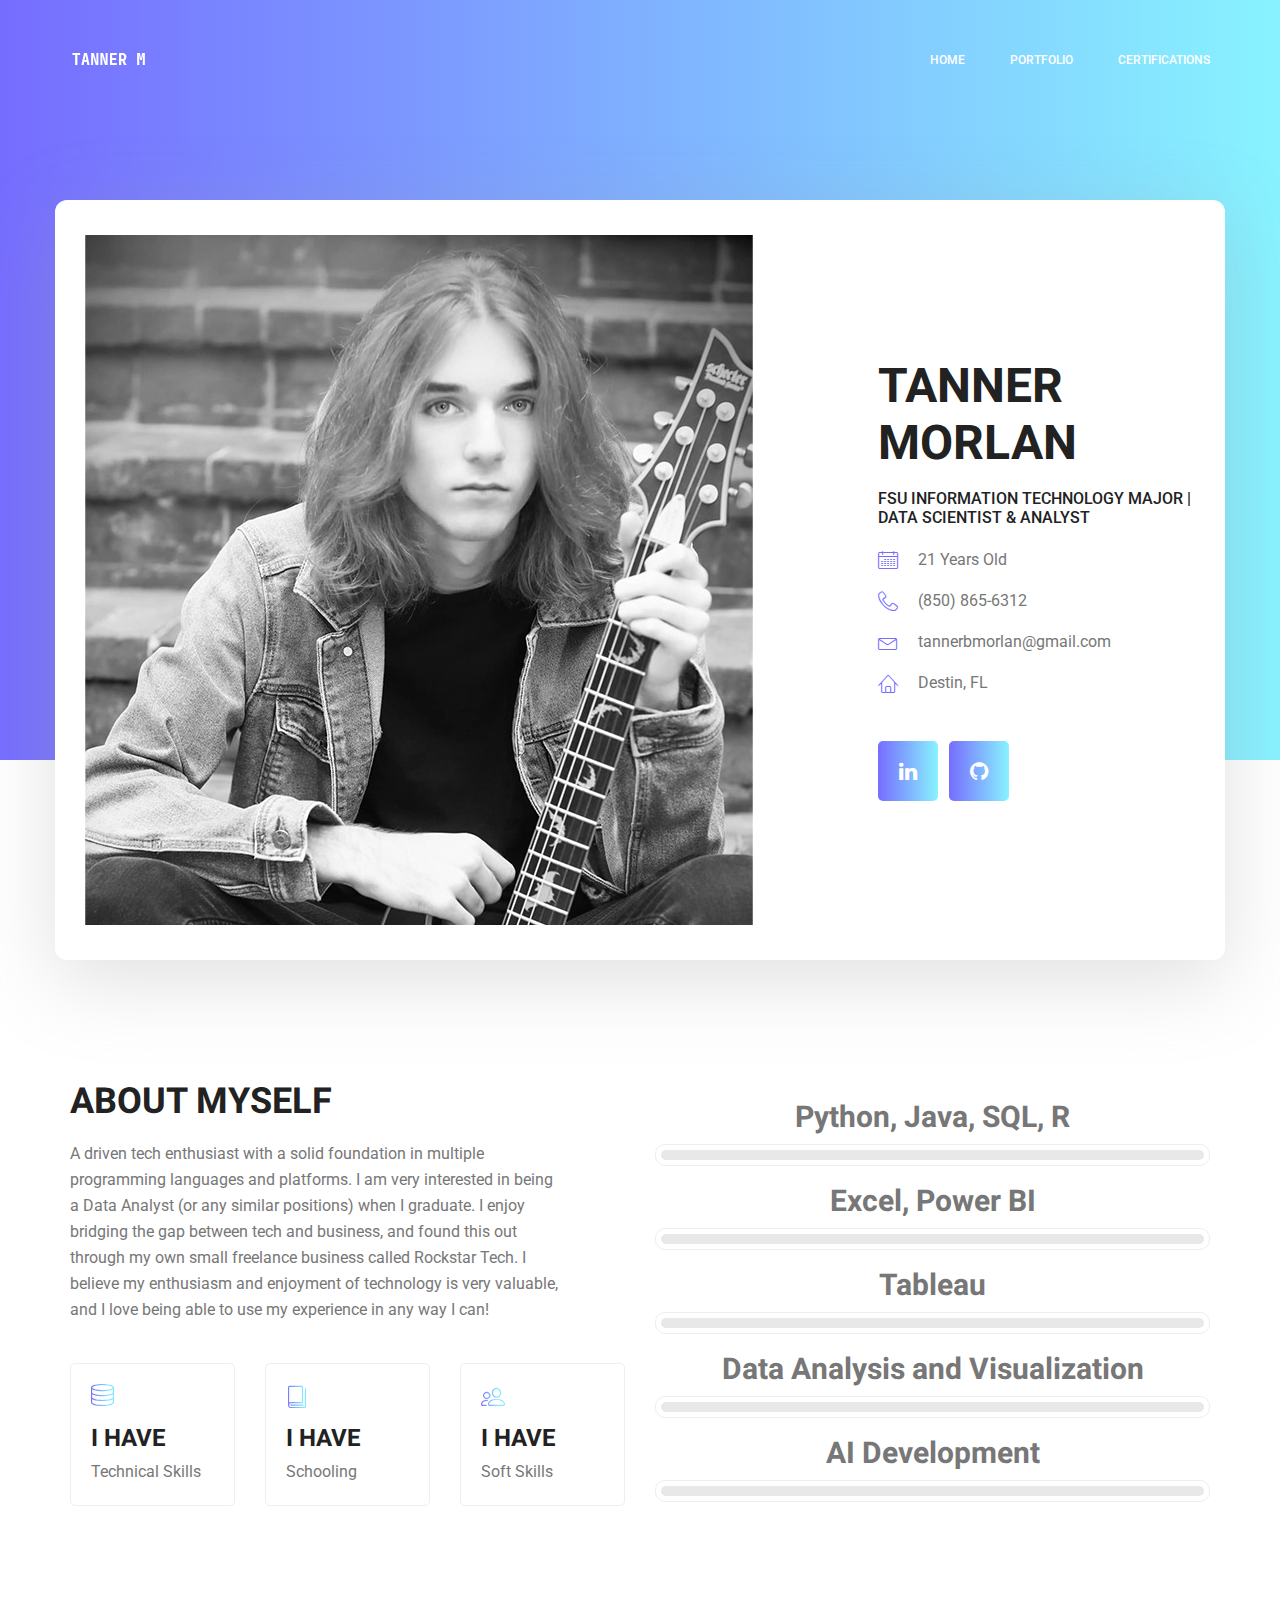
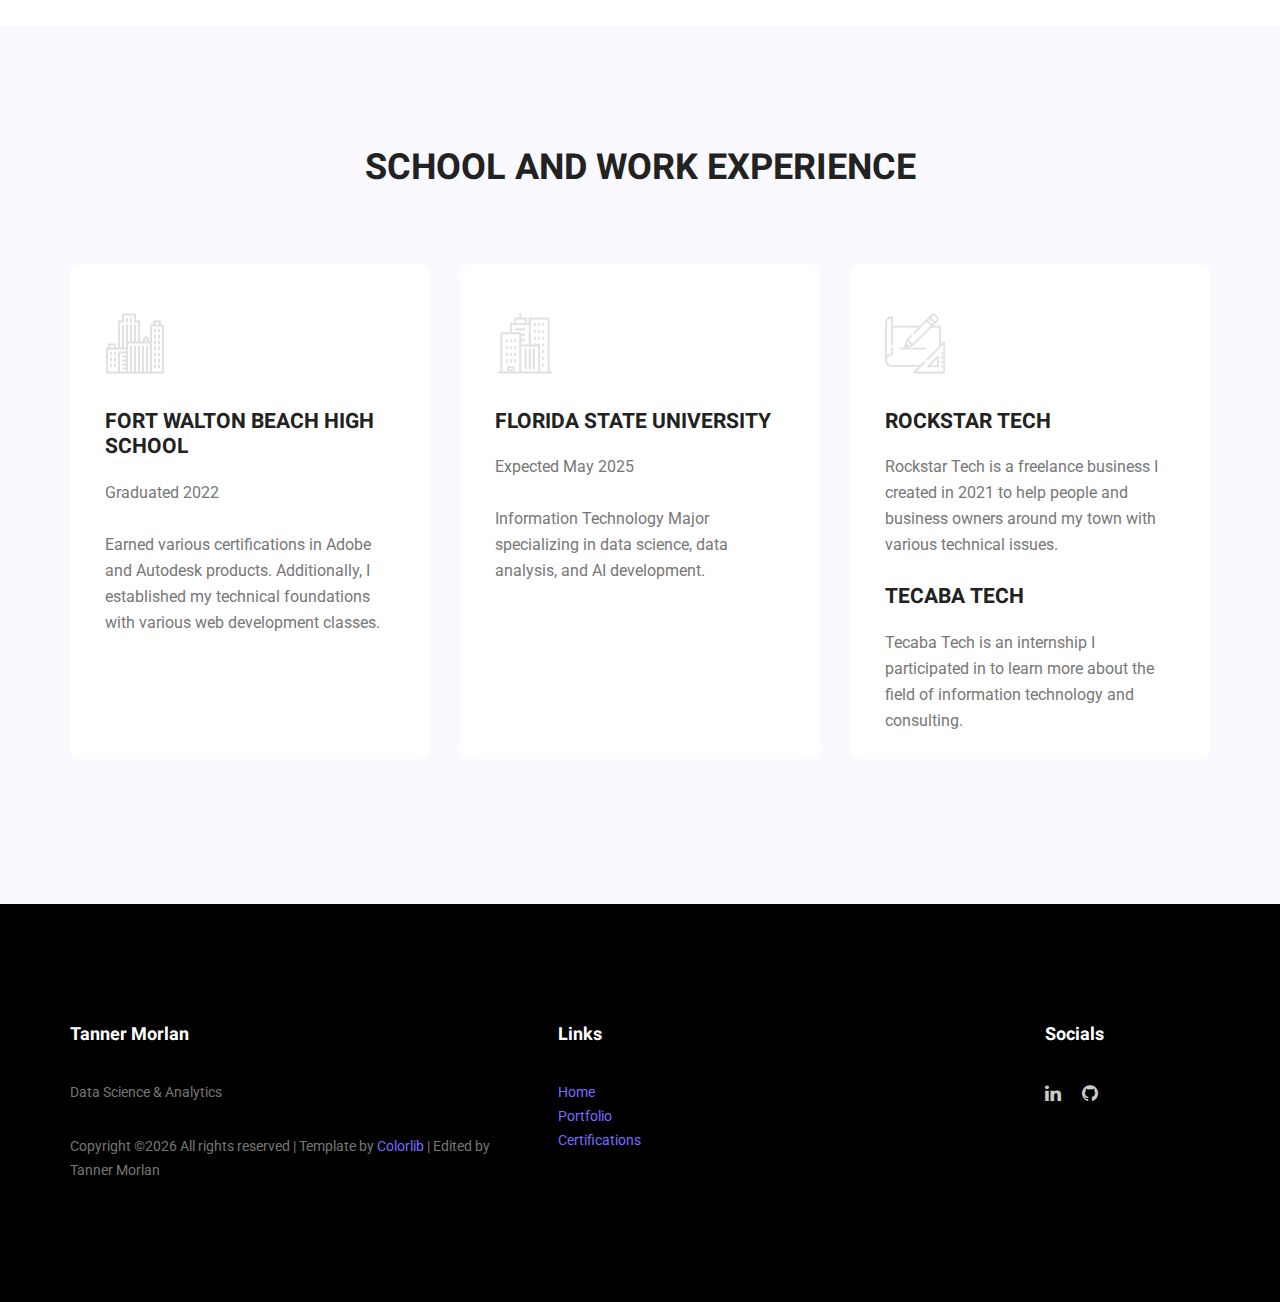
==== index.html @ 852d85ae "initial commit" ====
<!doctype html>
<html lang="en">
    <head>
        <!-- Required meta tags -->
        <meta charset="utf-8">
        <meta name="viewport" content="width=device-width, initial-scale=1, shrink-to-fit=no">
        <link rel="icon" href="img/favicon.png" type="image/png">
        <title>Tanner Morlan</title>
        <!-- Bootstrap CSS -->
        <link rel="stylesheet" href="css/bootstrap.css">
        <link rel="stylesheet" href="vendors/linericon/style.css">
        <link rel="stylesheet" href="css/font-awesome.min.css">
        <link rel="stylesheet" href="vendors/owl-carousel/owl.carousel.min.css">
        <link rel="stylesheet" href="vendors/lightbox/simpleLightbox.css">
        <link rel="stylesheet" href="vendors/nice-select/css/nice-select.css">
        <link rel="stylesheet" href="vendors/animate-css/animate.css">
        <link rel="stylesheet" href="vendors/popup/magnific-popup.css">
        <link rel="stylesheet" href="vendors/flaticon/flaticon.css">
        <!-- main css -->
        <link rel="stylesheet" href="css/style.css">
        <link rel="stylesheet" href="css/responsive.css">
    </head>
    <body>
        
        <!--================Header Menu Area =================-->
        <header class="header_area">
            <div class="main_menu">
            	<nav class="navbar navbar-expand-lg navbar-light">
					<div class="container box_1620">
						<!-- Brand and toggle get grouped for better mobile display -->
						<a class="navbar-brand logo_h" href="index.html"><img src="img/logo.png"></a>
						<button class="navbar-toggler" type="button" data-toggle="collapse" data-target="#navbarSupportedContent" aria-controls="navbarSupportedContent" aria-expanded="false" aria-label="Toggle navigation">
							<span class="icon-bar"></span>
							<span class="icon-bar"></span>
							<span class="icon-bar"></span>
						</button>
						<!-- Collect the nav links, forms, and other content for toggling -->
						<div class="offset" id="navbarSupportedContent">
							<ul class="nav navbar-nav menu_nav ml-auto">
								<li class="nav-item active"><a class="nav-link" href="index.html">Home</a></li> 
								<li class="nav-item"><a class="nav-link" href="portfolio.html">Portfolio</a></li> 
								<li class="nav-item"><a class="nav-link" href="certifications.html">Certifications</a></li> 
							</ul>
						</div> 
					</div>
            	</nav>
            </div>
        </header>
        <!--================Header Menu Area =================-->
        
        <!--================Home Banner Area =================-->
        <section class="home_banner_area">
           	<div class="container box_1620">
           		<div class="banner_inner d-flex align-items-center">
					<div class="banner_content">
						<div class="media">
							<div class="d-flex">
								<img src="img/personal.jpg" alt="">
							</div>
							<div class="media-body">
								<div class="personal_text">
									<h3>Tanner Morlan</h3>
									<h4>FSU Information Technology Major | Data Scientist & Analyst</h4>
									<ul class="list basic_info">
										<li><a href="#"><i class="lnr lnr-calendar-full"></i>21 Years Old</a></li>
										<li><a href="#"><i class="lnr lnr-phone-handset"></i>(850) 865-6312</a></li>
										<li><a href="#"><i class="lnr lnr-envelope"></i>tannerbmorlan@gmail.com</a></li>
										<li><a href="#"><i class="lnr lnr-home"></i>Destin, FL</a></li>
									</ul>
									<ul class="list personal_social">
										<li><a href="https://www.linkedin.com/in/tanner-morlan/" target="_blank"><i class="fa fa-linkedin fa-lg"></i></a></li>
										<li><a href="https://github.com/blodgrevinnen" target="_blank"><i class="fa fa-github fa-lg"></i></a></li>
									</ul>
								</div>
							</div>
						</div>
					</div>
				</div>
            </div>
        </section>
        <!--================End Home Banner Area =================-->
        
        <!--================Welcome Area =================-->
        <section class="welcome_area p_120">
        	<div class="container">
        		<div class="row welcome_inner">
        			<div class="col-lg-6">
        				<div class="welcome_text">
        					<h4>About Myself</h4>
        					<p>A driven tech enthusiast with a solid foundation in multiple programming languages and platforms. I am very interested in being a Data Analyst (or any similar positions) when I graduate. I enjoy bridging the gap between tech and business, and found this out through my own small freelance business called Rockstar Tech. I believe my enthusiasm and enjoyment of technology is very valuable, and I love being able to use my experience in any way I can!</p>
        					<div class="row">
        						<div class="col-md-4">
        							<div class="wel_item">
        								<i class="lnr lnr-database"></i>
										<h4>I HAVE</h4>
        								<p>Technical Skills</p>
        							</div>
        						</div>
        						<div class="col-md-4">
        							<div class="wel_item">
        								<i class="lnr lnr-book"></i>
										<h4>I HAVE</h4>
        								<p>Schooling</p>
        							</div>
        						</div>
        						<div class="col-md-4">
        							<div class="wel_item">
        								<i class="lnr lnr-users"></i>
										<h4>I HAVE</h4>
        								<p>Soft Skills</p>
        							</div>
        						</div>
        					</div>
        				</div>
        			</div>
        			<div class="col-lg-6">
        				<div class="tools_expert">
        					<div class="skill_main">
								<div class="skill_item">
									<center><h2>Python, Java, SQL, R</h2></center>
									<div class="progress_br">
										<div class="progress">
											<div class="progress-bar" role="progressbar" aria-valuenow="100" aria-valuemin="0" aria-valuemax="100"></div>
										</div>
									</div>
								</div>
								<div class="skill_item">
									<center><h2>Excel, Power BI</h2></center>
									<div class="progress_br">
										<div class="progress">
											<div class="progress-bar" role="progressbar" aria-valuenow="100" aria-valuemin="0" aria-valuemax="100"></div>
										</div>
									</div>
								</div>
								<div class="skill_item">
									<center><h2>Tableau</h2></center>
									<div class="progress_br">
										<div class="progress">
											<div class="progress-bar" role="progressbar" aria-valuenow="100" aria-valuemin="0" aria-valuemax="100"></div>
										</div>
									</div>
								</div>
								<div class="skill_item">
									<center><h2>Data Analysis and Visualization</h2></center>
									<div class="progress_br">
										<div class="progress">
											<div class="progress-bar" role="progressbar" aria-valuenow="100" aria-valuemin="0" aria-valuemax="100"></div>
										</div>
									</div>
								</div>
								<div class="skill_item">
									<center><h2>AI Development</h2></center>
									<div class="progress_br">
										<div class="progress">
											<div class="progress-bar" role="progressbar" aria-valuenow="100" aria-valuemin="0" aria-valuemax="100"></div>
										</div>
									</div>
								</div>
							</div>
        				</div>
        			</div>
        		</div>
        	</div>
        </section>
        <!--================End Welcome Area =================-->
        
        <!--================Feature Area =================-->
        <section class="feature_area p_120">
        	<div class="container">
        		<div class="main_title">
        			<h2>SCHOOL AND WORK EXPERIENCE</h2>
        		</div>
        		<div class="feature_inner row">
        			<div class="col-lg-4 col-md-6">
        				<div class="feature_item" style="height:90%">
        					<i class="flaticon-city"></i>
        					<h4>FORT WALTON BEACH HIGH SCHOOL</h4>
        					<p>Graduated 2022</p>
							<br />
							<p>Earned various certifications in Adobe and Autodesk products. Additionally, I established my technical foundations with various web development classes.</p>
        				</div>
        			</div>
        			<div class="col-lg-4 col-md-6">
        				<div class="feature_item" style="height:90%">
        					<i class="flaticon-skyline"></i>
        					<h4>FLORIDA STATE UNIVERSITY</h4>
        					<p>Expected May 2025</p>
							<br />
							<p>Information Technology Major specializing in data science, data analysis, and AI development.</p>
        				</div>
        			</div>
        			<div class="col-lg-4 col-md-6">
        				<div class="feature_item" style="height:90%">
        					<i class="flaticon-sketch"></i>
        					<h4>ROCKSTAR TECH</h4>
        					<p>Rockstar Tech is a freelance business I created in 2021 to help people and business owners around my town with various technical issues.</p>
							<br />
							<h4>TECABA TECH</h4>
							<p>Tecaba Tech is an internship I participated in to learn more about the field of information technology and consulting.</p>
        				</div>
        			</div>
        		</div>
        	</div>
        </section>
        <!--================End Feature Area =================-->
        
        <!--================Footer Area =================-->
        <footer class="footer_area p_120">
        	<div class="container">
        		<div class="row footer_inner">
        			<div class="col-lg-5 col-sm-6">
        				<aside class="f_widget ab_widget">
        					<div class="f_title">
        						<h3>Tanner Morlan</h3>
        					</div>
        					<p>Data Science & Analytics</p>
        					<p><!-- Link back to Colorlib can't be removed. Template is licensed under CC BY 3.0. -->
Copyright &copy;<script>document.write(new Date().getFullYear());</script> All rights reserved | Template by <a href="https://colorlib.com" target="_blank">Colorlib</a> | Edited by Tanner Morlan
<!-- Link back to Colorlib can't be removed. Template is licensed under CC BY 3.0. --></p>
        				</aside>
        			</div>
        			<div class="col-lg-5 col-sm-6">
        				<aside class="f_widget ab_widget">
        					<div class="f_title">
        						<h3>Links</h3>
        					</div>
							<p><a href="#"></a></p>
        					<p><a href="index.html">Home</a></p>
							<p><a href="portfolio.html">Portfolio</a></p>
							<p><a href="certifications.html">Certifications</a></p>
        					<p></p>
        				</aside>
        			</div>
        			<div class="col-lg-2">
        				<aside class="f_widget social_widget">
        					<div class="f_title">
        						<h3>Socials</h3>
        					</div>
        					<ul class="list">
        						<li><a href="https://www.linkedin.com/in/tanner-morlan/" target="_blank"><i class="fa fa-linkedin fa-lg"></i></a></li>
        						<li><a href="https://github.com/blodgrevinnen" target="_blank"><i class="fa fa-github fa-lg"></i></a></li>
        					</ul>
        				</aside>
        			</div>
        		</div>
        	</div>
        </footer>
        <!--================End Footer Area =================-->

        
		<!--JS-->
        <script src="js/jquery-3.3.1.min.js"></script>
        <script src="js/popper.js"></script>
        <script src="js/bootstrap.min.js"></script>
        <script src="js/stellar.js"></script>
        <script src="vendors/lightbox/simpleLightbox.min.js"></script>
        <script src="vendors/nice-select/js/jquery.nice-select.min.js"></script>
        <script src="vendors/isotope/imagesloaded.pkgd.min.js"></script>
        <script src="vendors/isotope/isotope.pkgd.min.js"></script>
        <script src="vendors/owl-carousel/owl.carousel.min.js"></script>
        <script src="vendors/popup/jquery.magnific-popup.min.js"></script>
        <script src="js/jquery.ajaxchimp.min.js"></script>
        <script src="vendors/counter-up/jquery.waypoints.min.js"></script>
        <script src="vendors/counter-up/jquery.counterup.min.js"></script>
        <script src="js/mail-script.js"></script>
        <script src="js/theme.js"></script>
    </body>
</html>
---- vendors/linericon/style.css ----
@font-face {
	font-family: 'Linearicons-Free';
	src:url('fonts/Linearicons-Free.eot?w118d');
	src:url('fonts/Linearicons-Free.eot?#iefixw118d') format('embedded-opentype'),
		url('fonts/Linearicons-Free.woff2?w118d') format('woff2'),
		url('fonts/Linearicons-Free.woff?w118d') format('woff'),
		url('fonts/Linearicons-Free.ttf?w118d') format('truetype'),
		url('fonts/Linearicons-Free.svg?w118d#Linearicons-Free') format('svg');
	font-weight: normal;
	font-style: normal;
}

.lnr {
	font-family: 'Linearicons-Free';
	speak: none;
	font-style: normal;
	font-weight: normal;
	font-variant: normal;
	text-transform: none;
	line-height: 1;

	/* Better Font Rendering =========== */
	-webkit-font-smoothing: antialiased;
	-moz-osx-font-smoothing: grayscale;
}

.lnr-home:before {
	content: "\e800";
}
.lnr-apartment:before {
	content: "\e801";
}
.lnr-pencil:before {
	content: "\e802";
}
.lnr-magic-wand:before {
	content: "\e803";
}
.lnr-drop:before {
	content: "\e804";
}
.lnr-lighter:before {
	content: "\e805";
}
.lnr-poop:before {
	content: "\e806";
}
.lnr-sun:before {
	content: "\e807";
}
.lnr-moon:before {
	content: "\e808";
}
.lnr-cloud:before {
	content: "\e809";
}
.lnr-cloud-upload:before {
	content: "\e80a";
}
.lnr-cloud-download:before {
	content: "\e80b";
}
.lnr-cloud-sync:before {
	content: "\e80c";
}
.lnr-cloud-check:before {
	content: "\e80d";
}
.lnr-database:before {
	content: "\e80e";
}
.lnr-lock:before {
	content: "\e80f";
}
.lnr-cog:before {
	content: "\e810";
}
.lnr-trash:before {
	content: "\e811";
}
.lnr-dice:before {
	content: "\e812";
}
.lnr-heart:before {
	content: "\e813";
}
.lnr-star:before {
	content: "\e814";
}
.lnr-star-half:before {
	content: "\e815";
}
.lnr-star-empty:before {
	content: "\e816";
}
.lnr-flag:before {
	content: "\e817";
}
.lnr-envelope:before {
	content: "\e818";
}
.lnr-paperclip:before {
	content: "\e819";
}
.lnr-inbox:before {
	content: "\e81a";
}
.lnr-eye:before {
	content: "\e81b";
}
.lnr-printer:before {
	content: "\e81c";
}
.lnr-file-empty:before {
	content: "\e81d";
}
.lnr-file-add:before {
	content: "\e81e";
}
.lnr-enter:before {
	content: "\e81f";
}
.lnr-exit:before {
	content: "\e820";
}
.lnr-graduation-hat:before {
	content: "\e821";
}
.lnr-license:before {
	content: "\e822";
}
.lnr-music-note:before {
	content: "\e823";
}
.lnr-film-play:before {
	content: "\e824";
}
.lnr-camera-video:before {
	content: "\e825";
}
.lnr-camera:before {
	content: "\e826";
}
.lnr-picture:before {
	content: "\e827";
}
.lnr-book:before {
	content: "\e828";
}
.lnr-bookmark:before {
	content: "\e829";
}
.lnr-user:before {
	content: "\e82a";
}
.lnr-users:before {
	content: "\e82b";
}
.lnr-shirt:before {
	content: "\e82c";
}
.lnr-store:before {
	content: "\e82d";
}
.lnr-cart:before {
	content: "\e82e";
}
.lnr-tag:before {
	content: "\e82f";
}
.lnr-phone-handset:before {
	content: "\e830";
}
.lnr-phone:before {
	content: "\e831";
}
.lnr-pushpin:before {
	content: "\e832";
}
.lnr-map-marker:before {
	content: "\e833";
}
.lnr-map:before {
	content: "\e834";
}
.lnr-location:before {
	content: "\e835";
}
.lnr-calendar-full:before {
	content: "\e836";
}
.lnr-keyboard:before {
	content: "\e837";
}
.lnr-spell-check:before {
	content: "\e838";
}
.lnr-screen:before {
	content: "\e839";
}
.lnr-smartphone:before {
	content: "\e83a";
}
.lnr-tablet:before {
	content: "\e83b";
}
.lnr-laptop:before {
	content: "\e83c";
}
.lnr-laptop-phone:before {
	content: "\e83d";
}
.lnr-power-switch:before {
	content: "\e83e";
}
.lnr-bubble:before {
	content: "\e83f";
}
.lnr-heart-pulse:before {
	content: "\e840";
}
.lnr-construction:before {
	content: "\e841";
}
.lnr-pie-chart:before {
	content: "\e842";
}
.lnr-chart-bars:before {
	content: "\e843";
}
.lnr-gift:before {
	content: "\e844";
}
.lnr-diamond:before {
	content: "\e845";
}
.lnr-linearicons:before {
	content: "\e846";
}
.lnr-dinner:before {
	content: "\e847";
}
.lnr-coffee-cup:before {
	content: "\e848";
}
.lnr-leaf:before {
	content: "\e849";
}
.lnr-paw:before {
	content: "\e84a";
}
.lnr-rocket:before {
	content: "\e84b";
}
.lnr-briefcase:before {
	content: "\e84c";
}
.lnr-bus:before {
	content: "\e84d";
}
.lnr-car:before {
	content: "\e84e";
}
.lnr-train:before {
	content: "\e84f";
}
.lnr-bicycle:before {
	content: "\e850";
}
.lnr-wheelchair:before {
	content: "\e851";
}
.lnr-select:before {
	content: "\e852";
}
.lnr-earth:before {
	content: "\e853";
}
.lnr-smile:before {
	content: "\e854";
}
.lnr-sad:before {
	content: "\e855";
}
.lnr-neutral:before {
	content: "\e856";
}
.lnr-mustache:before {
	content: "\e857";
}
.lnr-alarm:before {
	content: "\e858";
}
.lnr-bullhorn:before {
	content: "\e859";
}
.lnr-volume-high:before {
	content: "\e85a";
}
.lnr-volume-medium:before {
	content: "\e85b";
}
.lnr-volume-low:before {
	content: "\e85c";
}
.lnr-volume:before {
	content: "\e85d";
}
.lnr-mic:before {
	content: "\e85e";
}
.lnr-hourglass:before {
	content: "\e85f";
}
.lnr-undo:before {
	content: "\e860";
}
.lnr-redo:before {
	content: "\e861";
}
.lnr-sync:before {
	content: "\e862";
}
.lnr-history:before {
	content: "\e863";
}
.lnr-clock:before {
	content: "\e864";
}
.lnr-download:before {
	content: "\e865";
}
.lnr-upload:before {
	content: "\e866";
}
.lnr-enter-down:before {
	content: "\e867";
}
.lnr-exit-up:before {
	content: "\e868";
}
.lnr-bug:before {
	content: "\e869";
}
.lnr-code:before {
	content: "\e86a";
}
.lnr-link:before {
	content: "\e86b";
}
.lnr-unlink:before {
	content: "\e86c";
}
.lnr-thumbs-up:before {
	content: "\e86d";
}
.lnr-thumbs-down:before {
	content: "\e86e";
}
.lnr-magnifier:before {
	content: "\e86f";
}
.lnr-cross:before {
	content: "\e870";
}
.lnr-menu:before {
	content: "\e871";
}
.lnr-list:before {
	content: "\e872";
}
.lnr-chevron-up:before {
	content: "\e873";
}
.lnr-chevron-down:before {
	content: "\e874";
}
.lnr-chevron-left:before {
	content: "\e875";
}
.lnr-chevron-right:before {
	content: "\e876";
}
.lnr-arrow-up:before {
	content: "\e877";
}
.lnr-arrow-down:before {
	content: "\e878";
}
.lnr-arrow-left:before {
	content: "\e879";
}
.lnr-arrow-right:before {
	content: "\e87a";
}
.lnr-move:before {
	content: "\e87b";
}
.lnr-warning:before {
	content: "\e87c";
}
.lnr-question-circle:before {
	content: "\e87d";
}
.lnr-menu-circle:before {
	content: "\e87e";
}
.lnr-checkmark-circle:before {
	content: "\e87f";
}
.lnr-cross-circle:before {
	content: "\e880";
}
.lnr-plus-circle:before {
	content: "\e881";
}
.lnr-circle-minus:before {
	content: "\e882";
}
.lnr-arrow-up-circle:before {
	content: "\e883";
}
.lnr-arrow-down-circle:before {
	content: "\e884";
}
.lnr-arrow-left-circle:before {
	content: "\e885";
}
.lnr-arrow-right-circle:before {
	content: "\e886";
}
.lnr-chevron-up-circle:before {
	content: "\e887";
}
.lnr-chevron-down-circle:before {
	content: "\e888";
}
.lnr-chevron-left-circle:before {
	content: "\e889";
}
.lnr-chevron-right-circle:before {
	content: "\e88a";
}
.lnr-crop:before {
	content: "\e88b";
}
.lnr-frame-expand:before {
	content: "\e88c";
}
.lnr-frame-contract:before {
	content: "\e88d";
}
.lnr-layers:before {
	content: "\e88e";
}
.lnr-funnel:before {
	content: "\e88f";
}
.lnr-text-format:before {
	content: "\e890";
}
.lnr-text-format-remove:before {
	content: "\e891";
}
.lnr-text-size:before {
	content: "\e892";
}
.lnr-bold:before {
	content: "\e893";
}
.lnr-italic:before {
	content: "\e894";
}
.lnr-underline:before {
	content: "\e895";
}
.lnr-strikethrough:before {
	content: "\e896";
}
.lnr-highlight:before {
	content: "\e897";
}
.lnr-text-align-left:before {
	content: "\e898";
}
.lnr-text-align-center:before {
	content: "\e899";
}
.lnr-text-align-right:before {
	content: "\e89a";
}
.lnr-text-align-justify:before {
	content: "\e89b";
}
.lnr-line-spacing:before {
	content: "\e89c";
}
.lnr-indent-increase:before {
	content: "\e89d";
}
.lnr-indent-decrease:before {
	content: "\e89e";
}
.lnr-pilcrow:before {
	content: "\e89f";
}
.lnr-direction-ltr:before {
	content: "\e8a0";
}
.lnr-direction-rtl:before {
	content: "\e8a1";
}
.lnr-page-break:before {
	content: "\e8a2";
}
.lnr-sort-alpha-asc:before {
	content: "\e8a3";
}
.lnr-sort-amount-asc:before {
	content: "\e8a4";
}
.lnr-hand:before {
	content: "\e8a5";
}
.lnr-pointer-up:before {
	content: "\e8a6";
}
.lnr-pointer-right:before {
	content: "\e8a7";
}
.lnr-pointer-down:before {
	content: "\e8a8";
}
.lnr-pointer-left:before {
	content: "\e8a9";
}
---- vendors/lightbox/simpleLightbox.css ----
.slbOverlay, .slbWrapOuter, .slbWrap {
  position: fixed;
  top: 0;
  right: 0;
  bottom: 0;
  left: 0;
}

.slbOverlay {
  overflow: hidden;
  z-index: 2000;
  background-color: #000;
  opacity: 0.7;
  filter: alpha(opacity=70);
  -webkit-animation: slbOverlay 0.5s;
  -moz-animation: slbOverlay 0.5s;
  animation: slbOverlay 0.5s;
}

.slbWrapOuter {
  overflow-x: hidden;
  overflow-y: auto;
  z-index: 2010;
}

.slbWrap {
  position: absolute;
  text-align: center;
}

.slbWrap:before {
  content: "";
  display: inline-block;
  height: 100%;
  vertical-align: middle;
}

.slbContentOuter {
  display: inline-block;
  vertical-align: middle;
  margin: 0px auto;
  padding: 0 1em;
  box-sizing: border-box;
  z-index: 2020;
  text-align: left;
  max-width: 100%;
}

.slbContentEl .slbContentOuter {
  padding: 5em 1em;
}

.slbContent {
  position: relative;
}

.slbContentEl .slbContent {
  -webkit-animation: slbEnter 0.3s;
  -moz-animation: slbEnter 0.3s;
  animation: slbEnter 0.3s;
  background-color: #fff;
  box-shadow: 0 0.2em 1em rgba(0, 0, 0, 0.4);
}

.slbImageWrap {
  -webkit-animation: slbEnter 0.3s;
  -moz-animation: slbEnter 0.3s;
  animation: slbEnter 0.3s;
  position: relative;
}

.slbImageWrap:after {
  content: "";
  position: absolute;
  left: 0;
  right: 0;
  top: 5em;
  bottom: 5em;
  display: block;
  z-index: -1;
  box-shadow: 0 0.2em 1em rgba(0, 0, 0, 0.6);
  background-color: #FFF;
}

.slbImage {
  width: auto;
  max-width: 100%;
  height: auto;
  display: block;
  line-height: 0;
  box-sizing: border-box;
  padding: 5em 0;
  margin: 0 auto;
}

.slbCaption {
  display: inline-block;
  max-width: 100%;
  overflow: hidden;
  text-overflow: ellipsis;
  white-space: nowrap;
  word-wrap: normal;
  font-size: 1.4em;
  position: absolute;
  left: 0;
  right: 0;
  bottom: 0;
  padding: 0.71429em 0;
  color: #fff;
  color: rgba(255, 255, 255, 0.7);
  text-align: center;
}

.slbCloseBtn, .slbArrow {
  margin: 0;
  padding: 0;
  border: 0;
  cursor: pointer;
  background: none;
}

.slbCloseBtn::-moz-focus-inner, .slbArrow::-moz-focus-inner {
  padding: 0;
  border: 0;
}

.slbCloseBtn:hover, .slbArrow:hover {
  opacity: 0.5;
}

.slbCloseBtn:active, .slbArrow:active {
  opacity: 0.8;
}

.slbCloseBtn {
  -webkit-animation: slbEnter 0.3s;
  -moz-animation: slbEnter 0.3s;
  animation: slbEnter 0.3s;
  font-size: 3em;
  width: 1.66667em;
  height: 1.66667em;
  line-height: 1.66667em;
  position: absolute;
  right: -0.33333em;
  top: 0;
  color: #fff;
  color: rgba(255, 255, 255, 0.7);
  text-align: center;
    outline: none;
    box-shadow: none;
}

.slbLoading .slbCloseBtn {
  display: none;
}

.slbLoadingText {
  font-size: 1.4em;
  color: #fff;
  color: rgba(255, 255, 255, 0.9);
}

.slbArrows {
  position: fixed;
  top: 50%;
  left: 0;
  right: 0;
}

.slbLoading .slbArrows {
  display: none;
}

.slbArrow {
  position: absolute;
  top: 50%;
  margin-top: -5em;
  width: 5em;
  height: 10em;
  opacity: 0.7;
  text-indent: -999em;
  overflow: hidden;
    outline: none;
    box-shadow: none;
}

.slbArrow:before {
  content: "";
  position: absolute;
  top: 50%;
  left: 50%;
  margin: -0.8em 0 0 -0.8em;
  border: 0.8em solid transparent;
}

.slbArrow.next {
  right: 0;
}

.slbArrow.next:before {
  border-left-color: #fff;
}

.slbArrow.prev {
  left: 0;
}

.slbArrow.prev:before {
  border-right-color: #fff;
}

.slbIframeCont {
  width: 80em;
  height: 0;
  overflow: hidden;
  padding-top: 56.25%;
  margin: 5em 0;
}

.slbIframe {
  position: absolute;
  top: 0;
  left: 0;
  width: 100%;
  height: 100%;
  box-shadow: 0 0.2em 1em rgba(0, 0, 0, 0.6);
  background: #000;
}

@-webkit-keyframes slbOverlay {
  from {
    opacity: 0;
  }
  to {
    opacity: 0.7;
  }
}

@-moz-keyframes slbOverlay {
  from {
    opacity: 0;
  }
  to {
    opacity: 0.7;
  }
}

@keyframes slbOverlay {
  from {
    opacity: 0;
  }
  to {
    opacity: 0.7;
  }
}

@-webkit-keyframes slbEnter {
  from {
    opacity: 0;
    -webkit-transform: translate3d(0, -1em, 0);
  }
  to {
    opacity: 1;
    -webkit-transform: translate3d(0, 0, 0);
  }
}

@-moz-keyframes slbEnter {
  from {
    opacity: 0;
    -moz-transform: translate3d(0, -1em, 0);
  }
  to {
    opacity: 1;
    -moz-transform: translate3d(0, 0, 0);
  }
}

@keyframes slbEnter {
  from {
    opacity: 0;
    -webkit-transform: translate3d(0, -1em, 0);
    -moz-transform: translate3d(0, -1em, 0);
    -ms-transform: translate3d(0, -1em, 0);
    -o-transform: translate3d(0, -1em, 0);
    transform: translate3d(0, -1em, 0);
  }
  to {
    opacity: 1;
    -webkit-transform: translate3d(0, 0, 0);
    -moz-transform: translate3d(0, 0, 0);
    -ms-transform: translate3d(0, 0, 0);
    -o-transform: translate3d(0, 0, 0);
    transform: translate3d(0, 0, 0);
  }
}
---- vendors/nice-select/css/nice-select.css ----
.nice-select {
  -webkit-tap-highlight-color: transparent;
  background-color: #fff;
  border-radius: 5px;
  border: solid 1px #e8e8e8;
  box-sizing: border-box;
  clear: both;
  cursor: pointer;
  display: block;
  float: left;
  font-family: inherit;
  font-size: 14px;
  font-weight: normal;
  height: 42px;
  line-height: 40px;
  outline: none;
  padding-left: 18px;
  padding-right: 30px;
  position: relative;
  text-align: left !important;
  -webkit-transition: all 0.2s ease-in-out;
  transition: all 0.2s ease-in-out;
  -webkit-user-select: none;
     -moz-user-select: none;
      -ms-user-select: none;
          user-select: none;
  white-space: nowrap;
  width: auto; }
  .nice-select:hover {
    border-color: #dbdbdb; }
  .nice-select:active, .nice-select.open, .nice-select:focus {
    border-color: #999; }
  .nice-select:after {
    border-bottom: 2px solid #999;
    border-right: 2px solid #999;
    content: '';
    display: block;
    height: 5px;
    margin-top: -4px;
    pointer-events: none;
    position: absolute;
    right: 12px;
    top: 50%;
    -webkit-transform-origin: 66% 66%;
        -ms-transform-origin: 66% 66%;
            transform-origin: 66% 66%;
    -webkit-transform: rotate(45deg);
        -ms-transform: rotate(45deg);
            transform: rotate(45deg);
    -webkit-transition: all 0.15s ease-in-out;
    transition: all 0.15s ease-in-out;
    width: 5px; }
  .nice-select.open:after {
    -webkit-transform: rotate(-135deg);
        -ms-transform: rotate(-135deg);
            transform: rotate(-135deg); }
  .nice-select.open .list {
    opacity: 1;
    pointer-events: auto;
    -webkit-transform: scale(1) translateY(0);
        -ms-transform: scale(1) translateY(0);
            transform: scale(1) translateY(0); }
  .nice-select.disabled {
    border-color: #ededed;
    color: #999;
    pointer-events: none; }
    .nice-select.disabled:after {
      border-color: #cccccc; }
  .nice-select.wide {
    width: 100%; }
    .nice-select.wide .list {
      left: 0 !important;
      right: 0 !important; }
  .nice-select.right {
    float: right; }
    .nice-select.right .list {
      left: auto;
      right: 0; }
  .nice-select.small {
    font-size: 12px;
    height: 36px;
    line-height: 34px; }
    .nice-select.small:after {
      height: 4px;
      width: 4px; }
    .nice-select.small .option {
      line-height: 34px;
      min-height: 34px; }
  .nice-select .list {
    background-color: #fff;
    border-radius: 5px;
    box-shadow: 0 0 0 1px rgba(68, 68, 68, 0.11);
    box-sizing: border-box;
    margin-top: 4px;
    opacity: 0;
    overflow: hidden;
    padding: 0;
    pointer-events: none;
    position: absolute;
    top: 100%;
    left: 0;
    -webkit-transform-origin: 50% 0;
        -ms-transform-origin: 50% 0;
            transform-origin: 50% 0;
    -webkit-transform: scale(0.75) translateY(-21px);
        -ms-transform: scale(0.75) translateY(-21px);
            transform: scale(0.75) translateY(-21px);
    -webkit-transition: all 0.2s cubic-bezier(0.5, 0, 0, 1.25), opacity 0.15s ease-out;
    transition: all 0.2s cubic-bezier(0.5, 0, 0, 1.25), opacity 0.15s ease-out;
    z-index: 9; }
    .nice-select .list:hover .option:not(:hover) {
      background-color: transparent !important; }
  .nice-select .option {
    cursor: pointer;
    font-weight: 400;
    line-height: 40px;
    list-style: none;
    min-height: 40px;
    outline: none;
    padding-left: 18px;
    padding-right: 29px;
    text-align: left;
    -webkit-transition: all 0.2s;
    transition: all 0.2s; }
    .nice-select .option:hover, .nice-select .option.focus, .nice-select .option.selected.focus {
      background-color: #f6f6f6; }
    .nice-select .option.selected {
      font-weight: bold; }
    .nice-select .option.disabled {
      background-color: transparent;
      color: #999;
      cursor: default; }

.no-csspointerevents .nice-select .list {
  display: none; }

.no-csspointerevents .nice-select.open .list {
  display: block; }
---- vendors/flaticon/flaticon.css ----
/*
  	Flaticon icon font: Flaticon
  	Creation date: 26/06/2018 17:19
  	*/

@font-face {
  font-family: "Flaticon";
  src: url("./Flaticon.eot");
  src: url("./Flaticon.eot?#iefix") format("embedded-opentype"),
       url("./Flaticon.woff") format("woff"),
       url("./Flaticon.ttf") format("truetype"),
       url("./Flaticon.svg#Flaticon") format("svg");
  font-weight: normal;
  font-style: normal;
}

@media screen and (-webkit-min-device-pixel-ratio:0) {
  @font-face {
    font-family: "Flaticon";
    src: url("./Flaticon.svg#Flaticon") format("svg");
  }
}

[class^="flaticon-"]:before, [class*=" flaticon-"]:before,
[class^="flaticon-"]:after, [class*=" flaticon-"]:after {   
  font-family: Flaticon;
        font-size: 20px;
font-style: normal;
margin-left: 20px;
}

.flaticon-skyline:before { content: "\f100"; }
.flaticon-sketch:before { content: "\f101"; }
.flaticon-city:before { content: "\f102"; }
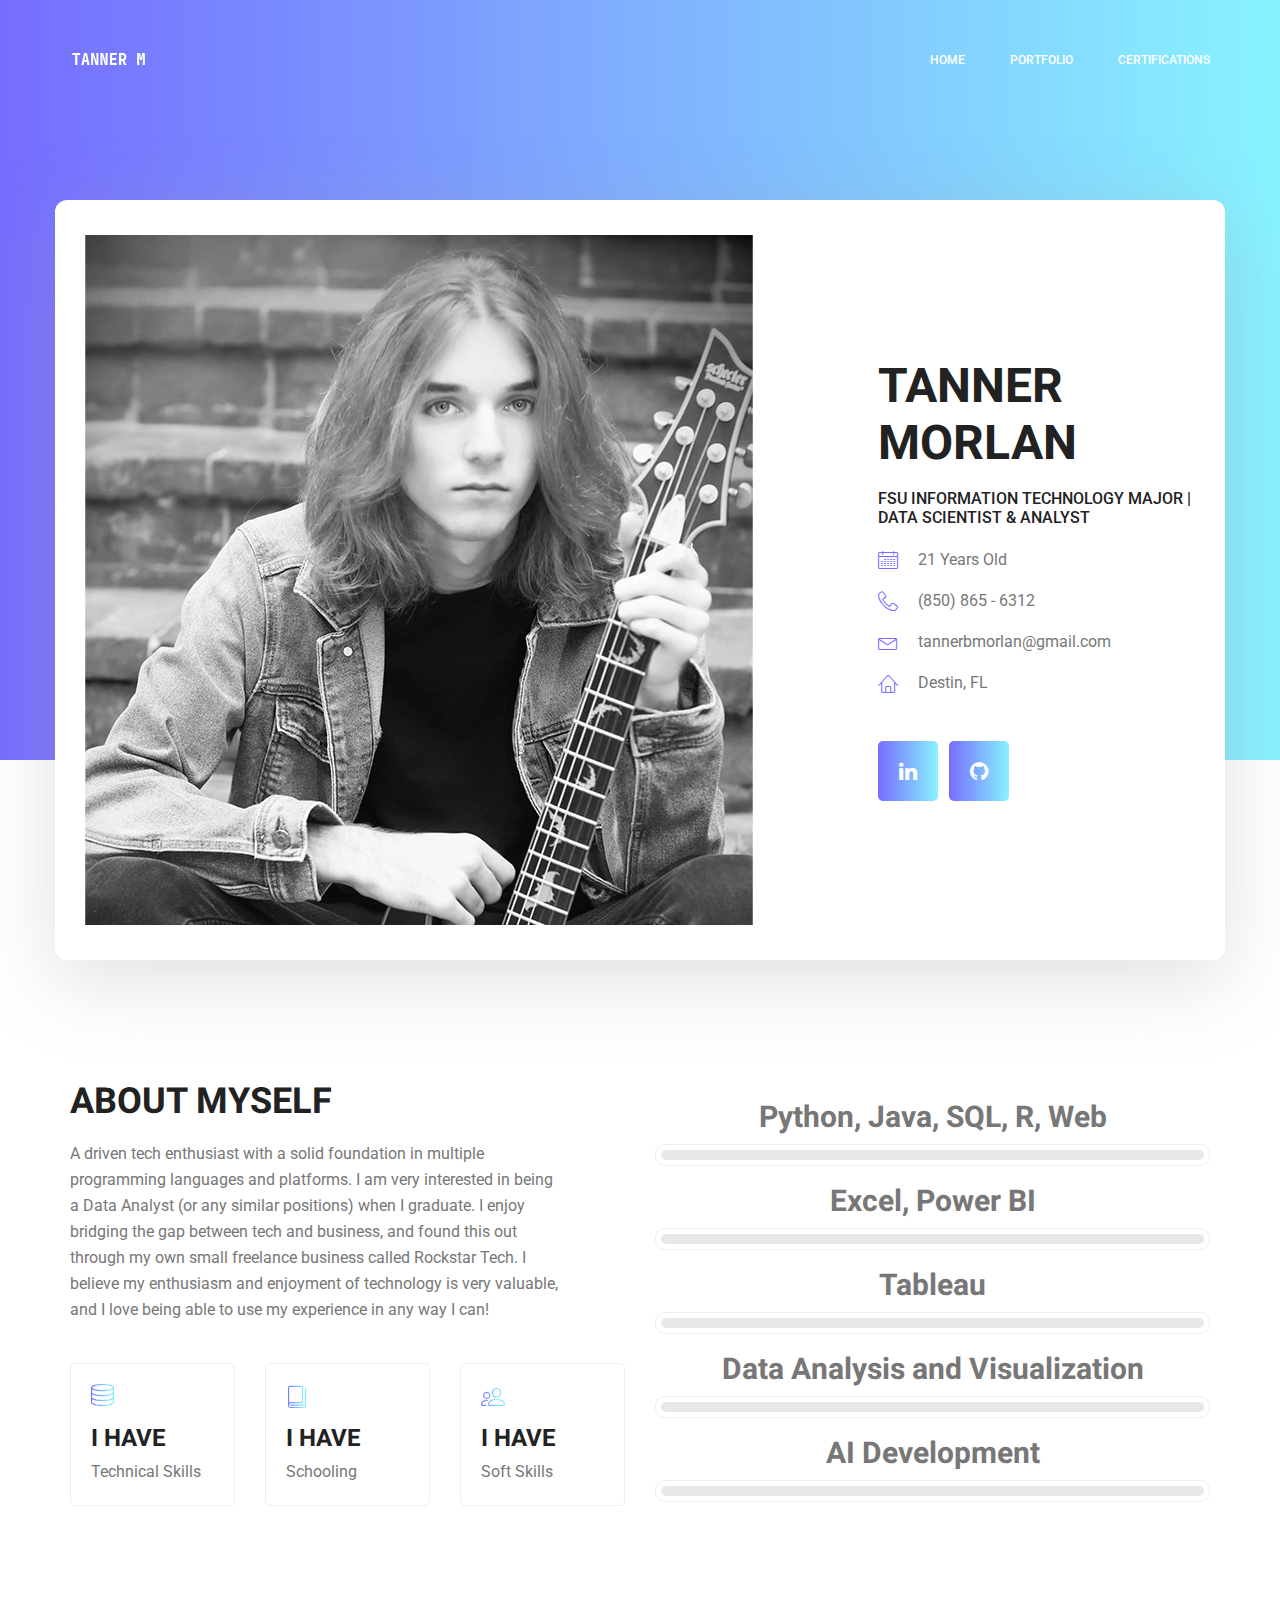
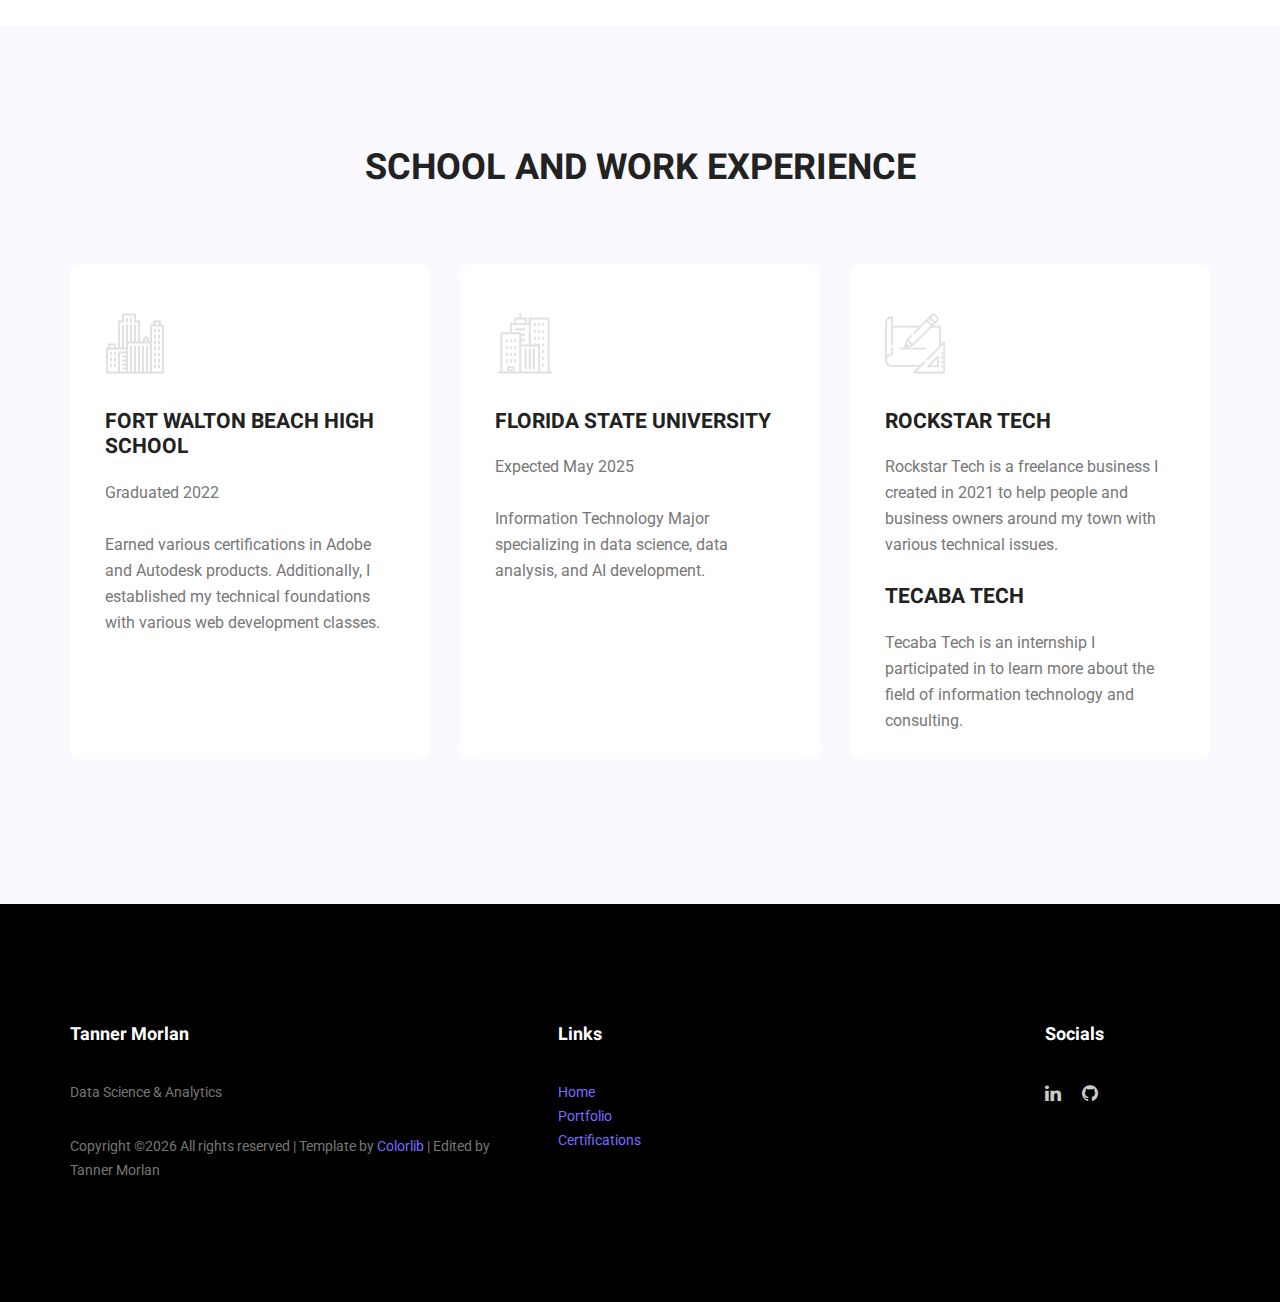
==== commit ec2ab2c1: "change github links" ====
--- a/index.html
+++ b/index.html
@@ -5,7 +5,7 @@
         <meta charset="utf-8">
         <meta name="viewport" content="width=device-width, initial-scale=1, shrink-to-fit=no">
         <link rel="icon" href="img/favicon.png" type="image/png">
-        <title>Tanner Morlan</title>
+        <title>Tanner Morlan | Home</title>
         <!-- Bootstrap CSS -->
         <link rel="stylesheet" href="css/bootstrap.css">
         <link rel="stylesheet" href="vendors/linericon/style.css">
@@ -63,13 +63,13 @@
 									<h4>FSU Information Technology Major | Data Scientist & Analyst</h4>
 									<ul class="list basic_info">
 										<li><a href="#"><i class="lnr lnr-calendar-full"></i>21 Years Old</a></li>
-										<li><a href="#"><i class="lnr lnr-phone-handset"></i>(850) 865-6312</a></li>
+										<li><a href="#"><i class="lnr lnr-phone-handset"></i>(850) 865 - 6312</a></li>
 										<li><a href="#"><i class="lnr lnr-envelope"></i>tannerbmorlan@gmail.com</a></li>
 										<li><a href="#"><i class="lnr lnr-home"></i>Destin, FL</a></li>
 									</ul>
 									<ul class="list personal_social">
 										<li><a href="https://www.linkedin.com/in/tanner-morlan/" target="_blank"><i class="fa fa-linkedin fa-lg"></i></a></li>
-										<li><a href="https://github.com/blodgrevinnen" target="_blank"><i class="fa fa-github fa-lg"></i></a></li>
+										<li><a href="https://github.com/tbmorlan" target="_blank"><i class="fa fa-github fa-lg"></i></a></li>
 									</ul>
 								</div>
 							</div>
@@ -117,7 +117,7 @@
         				<div class="tools_expert">
         					<div class="skill_main">
 								<div class="skill_item">
-									<center><h2>Python, Java, SQL, R</h2></center>
+									<center><h2>Python, Java, SQL, R, Web</h2></center>
 									<div class="progress_br">
 										<div class="progress">
 											<div class="progress-bar" role="progressbar" aria-valuenow="100" aria-valuemin="0" aria-valuemax="100"></div>
@@ -238,7 +238,7 @@
         					</div>
         					<ul class="list">
         						<li><a href="https://www.linkedin.com/in/tanner-morlan/" target="_blank"><i class="fa fa-linkedin fa-lg"></i></a></li>
-        						<li><a href="https://github.com/blodgrevinnen" target="_blank"><i class="fa fa-github fa-lg"></i></a></li>
+        						<li><a href="https://github.com/tbmorlan" target="_blank"><i class="fa fa-github fa-lg"></i></a></li>
         					</ul>
         				</aside>
         			</div>
